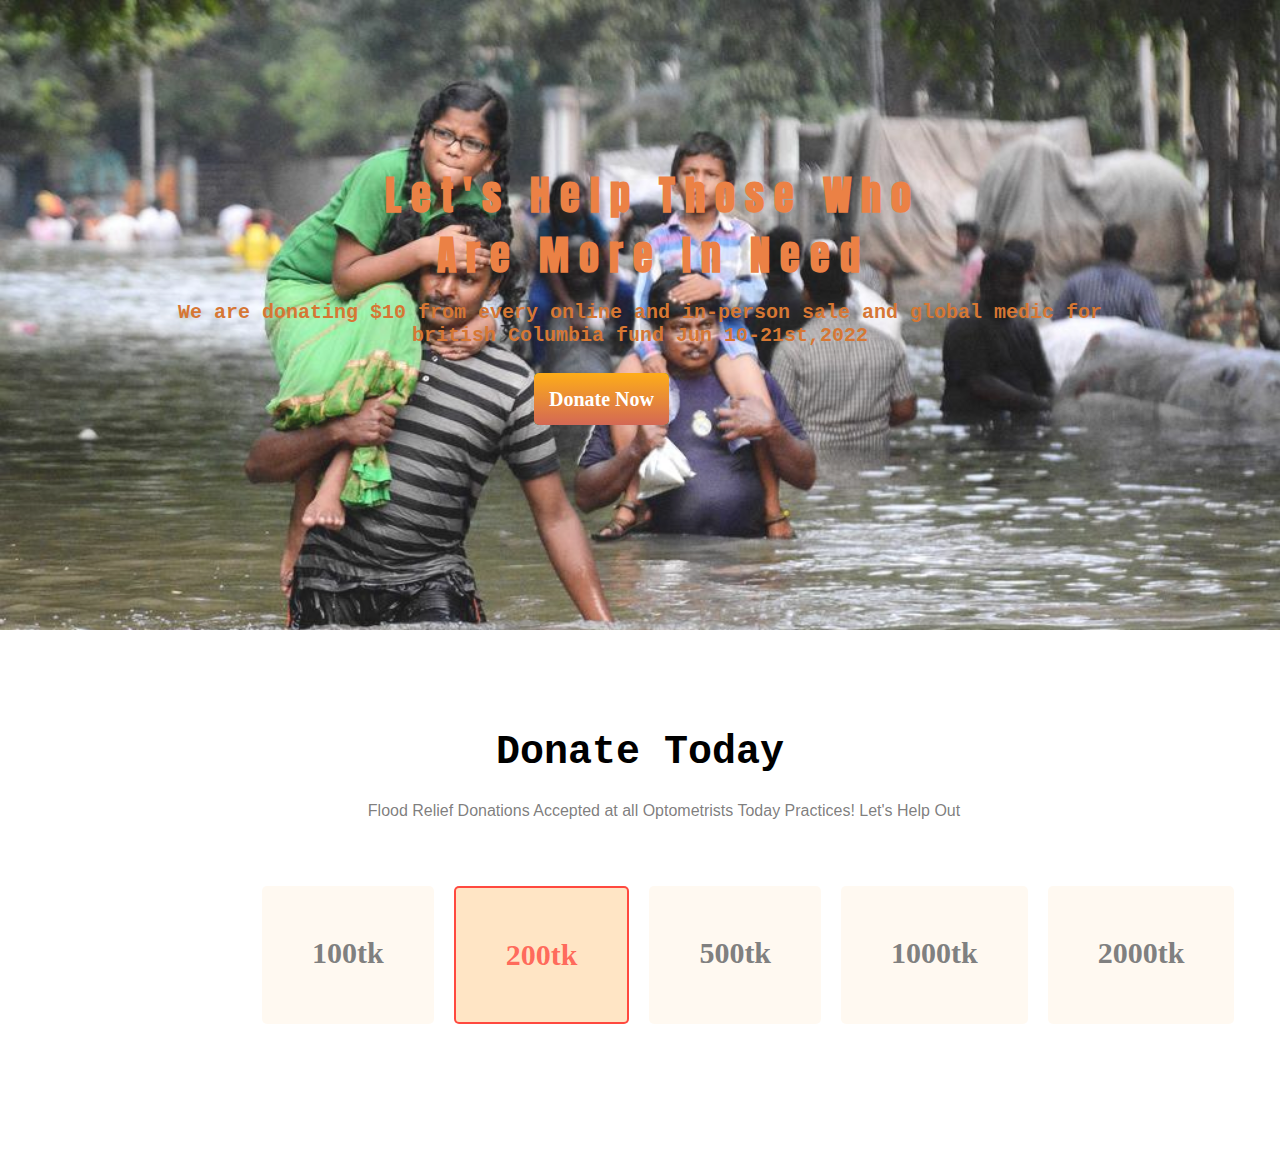
==== donate-today-main/donate-today-main/index.html @ 2d31be42 "Flood Donate" ====
<!DOCTYPE html>
<html lang="en">
<head>
    <meta charset="UTF-8">
    <meta http-equiv="X-UA-Compatible" content="IE=edge">
    <meta name="viewport" content="width=device-width, initial-scale=1.0">
    <link rel="preconnect" href="https://fonts.googleapis.com">
    <link rel="preconnect" href="https://fonts.gstatic.com" crossorigin>
    <link href="https://fonts.googleapis.com/css2?family=Anton&family=Lobster&family=Poppins&family=The+Nautigal&display=swap" rel="stylesheet">
    <link rel="shortcut icon" href="/donate-today-main/donate-today-main/my.jpg" type="image/x-icon">
    <link rel="stylesheet" href="style.css">
    <title>First Assignment</title>
</head>
<body>
    <section class="section-1">
            <div class="first-section">
                <h1>Let's Help Those Who Are More In Need</h1>
                <p>We are donating  $10 from every online and in-person sale and global medic for  british     Columbia fund Jun 10-21st,2022</p>
                    <a class="button-donate-now" href="">Donate Now</a>
            </div>
    </section>

    <section>

            <div class="donate-today">
                <h1>Donate Today</h1>
                <p>Flood Relief Donations Accepted at all Optometrists Today Practices! Let's Help Out</p>
            </div>
            <div class="donate-amount">
                <ul>
                    <li>100tk</li>
                    <li id="selected-amount">200tk</li>
                    <li>500tk</li>
                    <li>1000tk</li>
                    <li>2000tk</li>
                    
                </ul>
            </div>


    </section>
</body>
</html>
---- donate-today-main/donate-today-main/style.css ----
body{
    padding: 0;
    margin: 0;
    box-sizing: border-box;
}
.section-1{
    background: url(/donate-today-main/donate-today-main/images/donation4.jpg);
    background-repeat: no-repeat;
    margin: 0;
    background-size: cover;
    background-color: #fff;
    opacity: 0.9;
    padding: 50px; 
    height: 530px;    
}

.first-section{
    padding: 100px;
    padding-top: 15px;
    width: 10;
    box-sizing: border-box;  
}
.first-section h1{
    font-family: 'Anton', sans-serif;
    color: rgb(233, 116, 49);
    font-size: 40px;
    width: 70%;
    margin-top: 70px;
    box-sizing: border-box;
    text-align: center; 
    padding: 30px 30px 0px 30px ;
    position: relative;
    left: 10rem;
    letter-spacing: 10px;

}
.first-section p{
    font-family: 'Courier New', Courier, monospace;
    font-size: 20px;
    padding: 5px;
    text-align: center;
    font-weight: 700;
    color: chocolate;
    position: relative;
    left:0;
    top:-1rem;


}
.button-donate-now{
    text-decoration: none;
    background-image: linear-gradient(orange,rgb(207, 88, 67));
    border-radius: 5px;
    padding: 15px;
    background-color: green;
    position: relative;
    left: 24rem;
    color: white;
    font-size: 20px;
    font-weight: 700;   
}
.donate-today{
    text-align: center;
    margin: 100px;
}
.donate-today h1{
    font-size: 40px;
    font-family: 'Courier New', Courier, monospace
}
.donate-today p{
    font-size: 16px;
    font-family: Arial, Helvetica, sans-serif;
    width: 60%;
    position: relative;
    left: 15rem;
    opacity: 0.7;
    color: rgba(70, 68, 68, 0.993);
}
.donate-amount{
    width: 50%;
    padding: 20px;  
    position: relative;
    left: 15%;
    top: -5rem;
     
}
.donate-amount ul{
    list-style: none;
    display: flex;
}
.donate-amount ul li{
    padding: 50px;
    font-size: 30px;
    font-weight: 700;
    color: gray;
    border-radius: 5px;
    margin: 10px;
    background-color: rgba(255, 228, 196, 0.233);
    
      
}
#selected-amount{
    border: 2px solid rgba(255, 0, 0, 0.678);
    background-color: rgba(255, 228, 196, 0.979);
    color: rgba(255, 0, 0, 0.555);
    
}
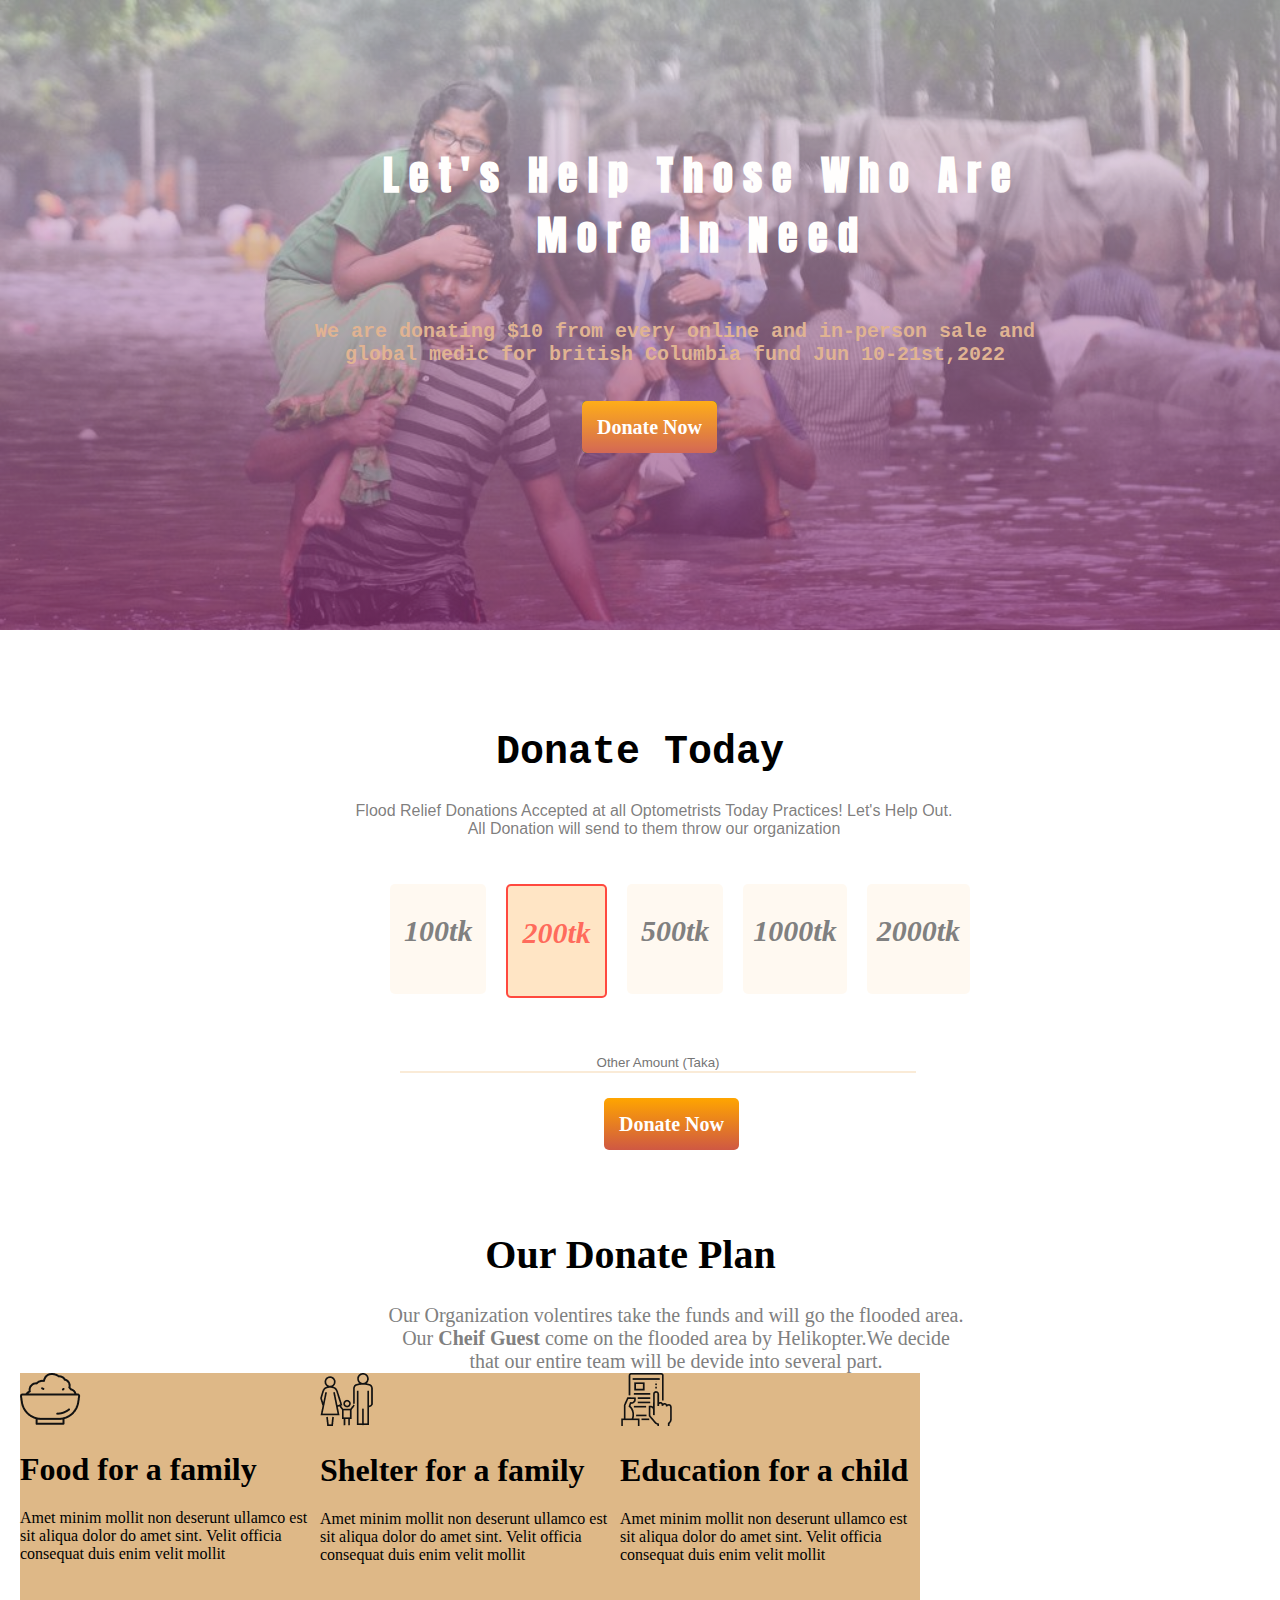
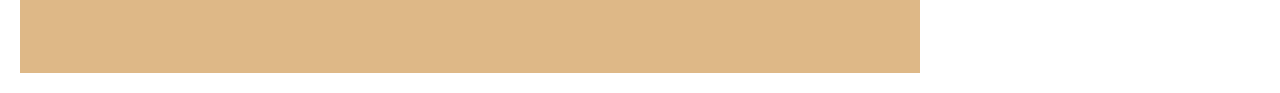
==== commit 8ffdac1a: "change code" ====
--- a/donate-today-main/donate-today-main/index.html
+++ b/donate-today-main/donate-today-main/index.html
@@ -14,7 +14,7 @@
 <body>
     <section class="section-1">
             <div class="first-section">
-                <h1>Let's Help Those Who Are More In Need</h1>
+                <h1>Let's Help Those Who Are <br> More In Need</h1>
                 <p>We are donating  $10 from every online and in-person sale and global medic for  british     Columbia fund Jun 10-21st,2022</p>
                     <a class="button-donate-now" href="">Donate Now</a>
             </div>
@@ -24,8 +24,10 @@
 
             <div class="donate-today">
                 <h1>Donate Today</h1>
-                <p>Flood Relief Donations Accepted at all Optometrists Today Practices! Let's Help Out</p>
+                <p>Flood Relief Donations Accepted at all Optometrists Today Practices! Let's Help Out. <br> All Donation will send to them throw our organization </p>
             </div>
+
+
             <div class="donate-amount">
                 <ul>
                     <li>100tk</li>
@@ -35,9 +37,53 @@
                     <li>2000tk</li>
                     
                 </ul>
+                
             </div>
 
 
+            <div class="other-amount">
+                <input type="text" name="other_amount" id="other-amount-input" placeholder="Other Amount (Taka)">
+                </div>
+                <div class="donate-now">
+                    <a href="">Donate Now</a>
+            </div>
+    </section >
+    <section class="our-donation-plan">
+        <div class="section-header">
+            <h1>Our Donate Plan</h1>
+            <p>Our Organization volentires take the funds and will go the flooded area. <br> Our <b> Cheif Guest </b>come on the flooded area by Helikopter.We decide <br> that our entire team  will be devide into several part. </p>
+        </div>
+        <div class="donation-plan">
+            <div class="food-for-family">
+                    <img src="/donate-today-main/donate-today-main/icons/food.png" alt="food">
+                    <h1>Food for a family</h1>
+                    <p>Amet minim mollit non deserunt 
+                        ullamco est sit aliqua dolor do amet 
+                        sint. Velit officia consequat duis enim 
+                        velit mollit</p>
+            </div>
+
+
+            <div class="shelter-for-family">
+                    <img src="/donate-today-main/donate-today-main/icons/shelter.png" alt="shelter">
+                    <h1>Shelter for a family</h1>
+                    <p>Amet minim mollit non deserunt 
+                        ullamco est sit aliqua dolor do amet 
+                        sint. Velit officia consequat duis enim 
+                        velit mollit</p>
+            </div>
+
+            <div class="education-for-child">
+
+                <img src="/donate-today-main/donate-today-main/icons/Frame-1.png" alt="education">
+                <h1>Education for a child</h1>
+                <p>Amet minim mollit non deserunt 
+                    ullamco est sit aliqua dolor do amet 
+                    sint. Velit officia consequat duis enim 
+                    velit mollit</p>
+
+            </div>
+        </div>
     </section>
 </body>
 </html>--- a/donate-today-main/donate-today-main/style.css
+++ b/donate-today-main/donate-today-main/style.css
@@ -4,7 +4,7 @@
     box-sizing: border-box;
 }
 .section-1{
-    background: url(/donate-today-main/donate-today-main/images/donation4.jpg);
+    background-image:linear-gradient(to bottom, rgba(245, 246, 252, 0.52), rgba(117, 19, 93, 0.73)), url(/donate-today-main/donate-today-main/images/donation4.jpg);
     background-repeat: no-repeat;
     margin: 0;
     background-size: cover;
@@ -22,15 +22,13 @@
 }
 .first-section h1{
     font-family: 'Anton', sans-serif;
-    color: rgb(233, 116, 49);
+    color: rgb(255, 254, 253);
     font-size: 40px;
-    width: 70%;
-    margin-top: 70px;
+    width: 80%;
+    margin: 50px 30px 0 125px;
     box-sizing: border-box;
     text-align: center; 
-    padding: 30px 30px 0px 30px ;
-    position: relative;
-    left: 10rem;
+    padding: 30px 30px 30px 100px ;
     letter-spacing: 10px;
 
 }
@@ -40,10 +38,8 @@
     padding: 5px;
     text-align: center;
     font-weight: 700;
-    color: chocolate;
-    position: relative;
-    left:0;
-    top:-1rem;
+    color: rgb(221, 171, 135);
+    margin: 20px 50px 45px 120px;
 
 
 }
@@ -53,8 +49,7 @@
     border-radius: 5px;
     padding: 15px;
     background-color: green;
-    position: relative;
-    left: 24rem;
+    margin: 40px 50px 0px 27rem;
     color: white;
     font-size: 20px;
     font-weight: 700;   
@@ -71,31 +66,34 @@
     font-size: 16px;
     font-family: Arial, Helvetica, sans-serif;
     width: 60%;
-    position: relative;
-    left: 15rem;
     opacity: 0.7;
     color: rgba(70, 68, 68, 0.993);
+    text-align: center;
+    margin: 0 50px 0 230px;
 }
 .donate-amount{
     width: 50%;
-    padding: 20px;  
-    position: relative;
-    left: 15%;
-    top: -5rem;
-     
+    padding: 20px;
+    margin: -100px 50px 0px 20rem;      
 }
 .donate-amount ul{
     list-style: none;
     display: flex;
+    
+    
 }
 .donate-amount ul li{
-    padding: 50px;
+    text-align: center;
+    padding: 30px 10px 0 10px;
     font-size: 30px;
     font-weight: 700;
     color: gray;
     border-radius: 5px;
     margin: 10px;
     background-color: rgba(255, 228, 196, 0.233);
+    width: 100px;
+    height:80px;
+    font-style: italic;
     
       
 }
@@ -104,4 +102,69 @@
     background-color: rgba(255, 228, 196, 0.979);
     color: rgba(255, 0, 0, 0.555);
     
-}+}
+.other-amount{
+    width: 50%; 
+}
+#other-amount-input{
+    text-align: center;
+    width: 80%;
+    margin: 10px 50px 20px 25rem;
+    border: none;
+    border-bottom: 2px solid antiquewhite;
+}
+
+.donate-now{
+    padding-left: 140px;
+    margin: 20px 0 0 29rem;     
+}
+.donate-now a{
+    text-decoration: none;
+    padding: 15px;
+    border-radius: 5px;
+    background-image: linear-gradient(orange,rgb(207, 88, 67));
+    font-size: 20px;
+    font-weight: 700;
+    color: #fff;
+}
+.our-donation-plan{
+    width: 95%;
+    padding: 20px;
+    margin-top: 3rem;
+}
+.our-donation-plan .section-header{
+    text-align: center;
+
+}
+.our-donation-plan .section-header h1{
+    font-size: 40px;
+    margin-left: 5px;
+    
+}
+.our-donation-plan .section-header p{
+
+    width: 50%;
+    margin: 0 0 0 22rem;
+    font-size: 20px;
+    color: gray; 
+}
+.donation-plan{
+    display: flex;
+    margin: 0px;
+}
+.food-for-family{
+    background-color: burlywood;
+    width: 300px;
+    height: 300px;
+}
+.shelter-for-family{
+    background-color: burlywood;
+    width: 300px;
+    height: 300px;
+}
+.education-for-child{
+    background-color: burlywood;
+    width: 300px;
+    height: 300px;
+}
+
